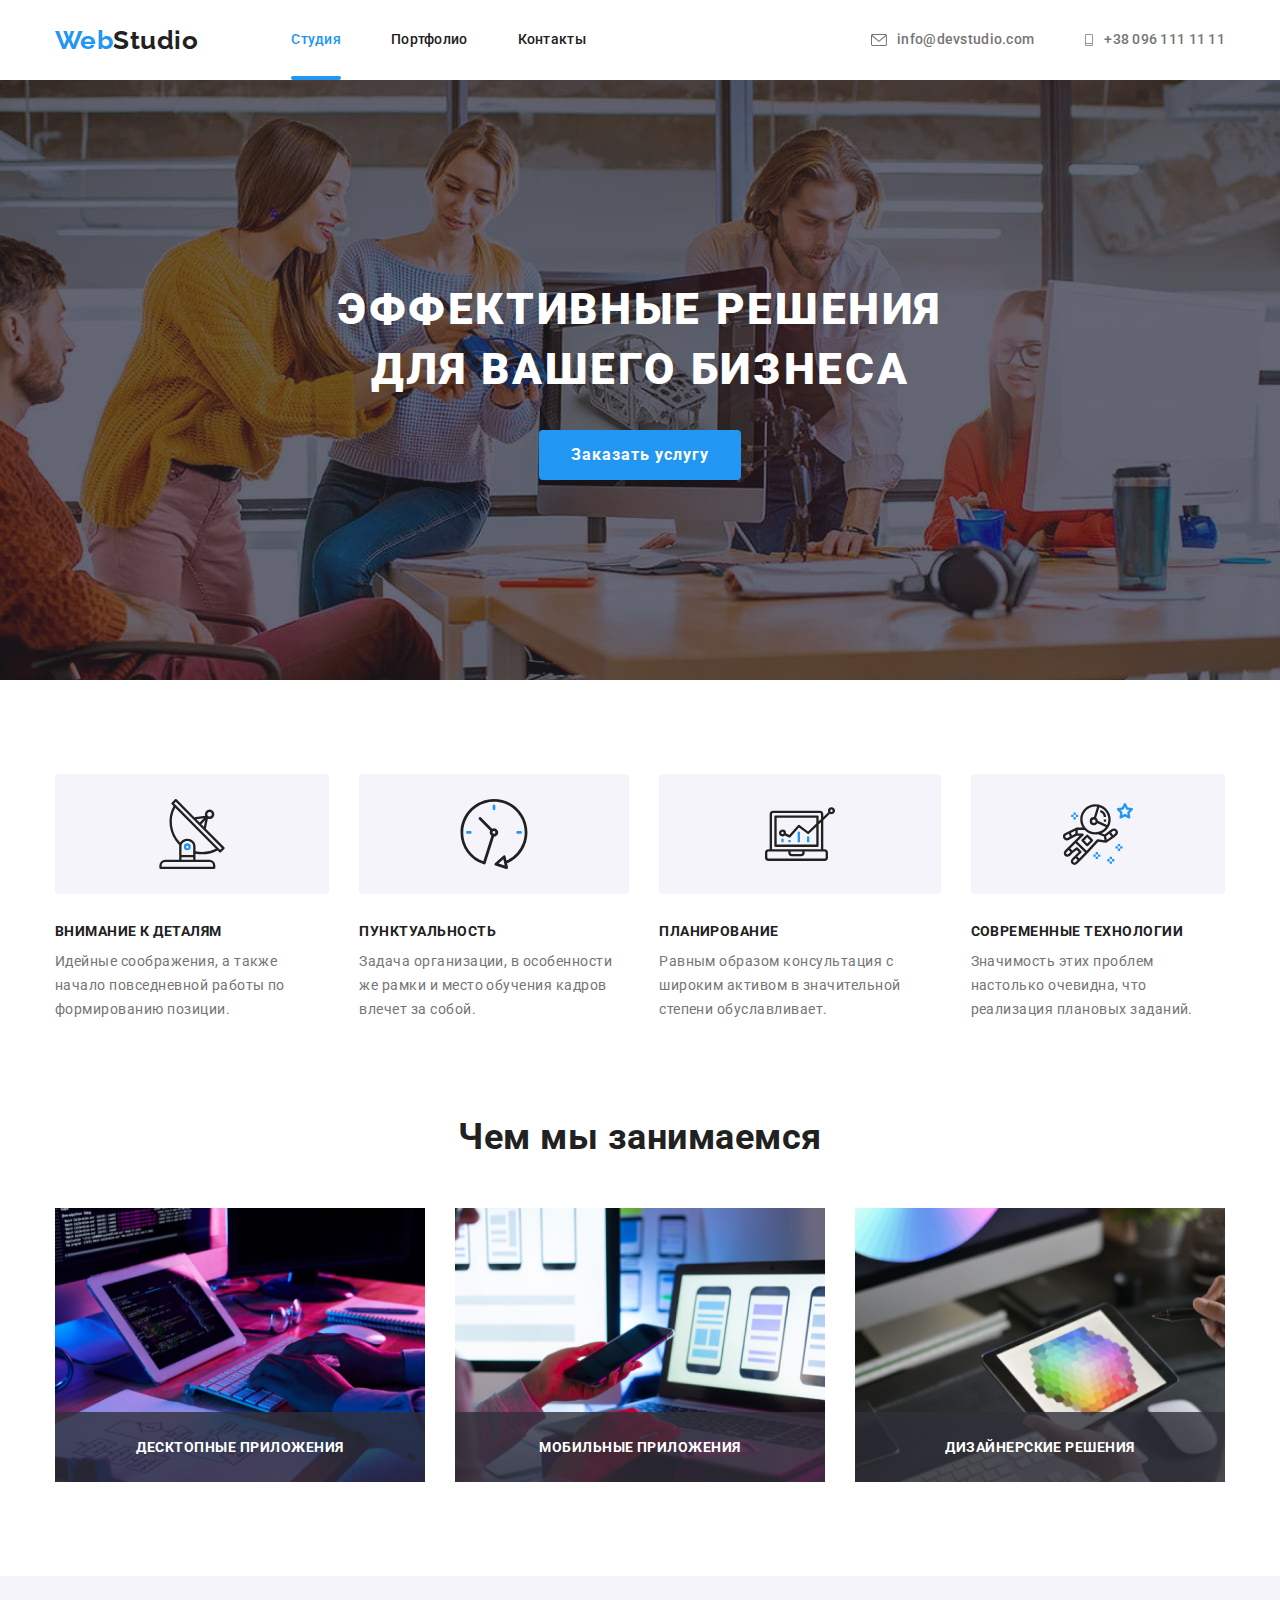
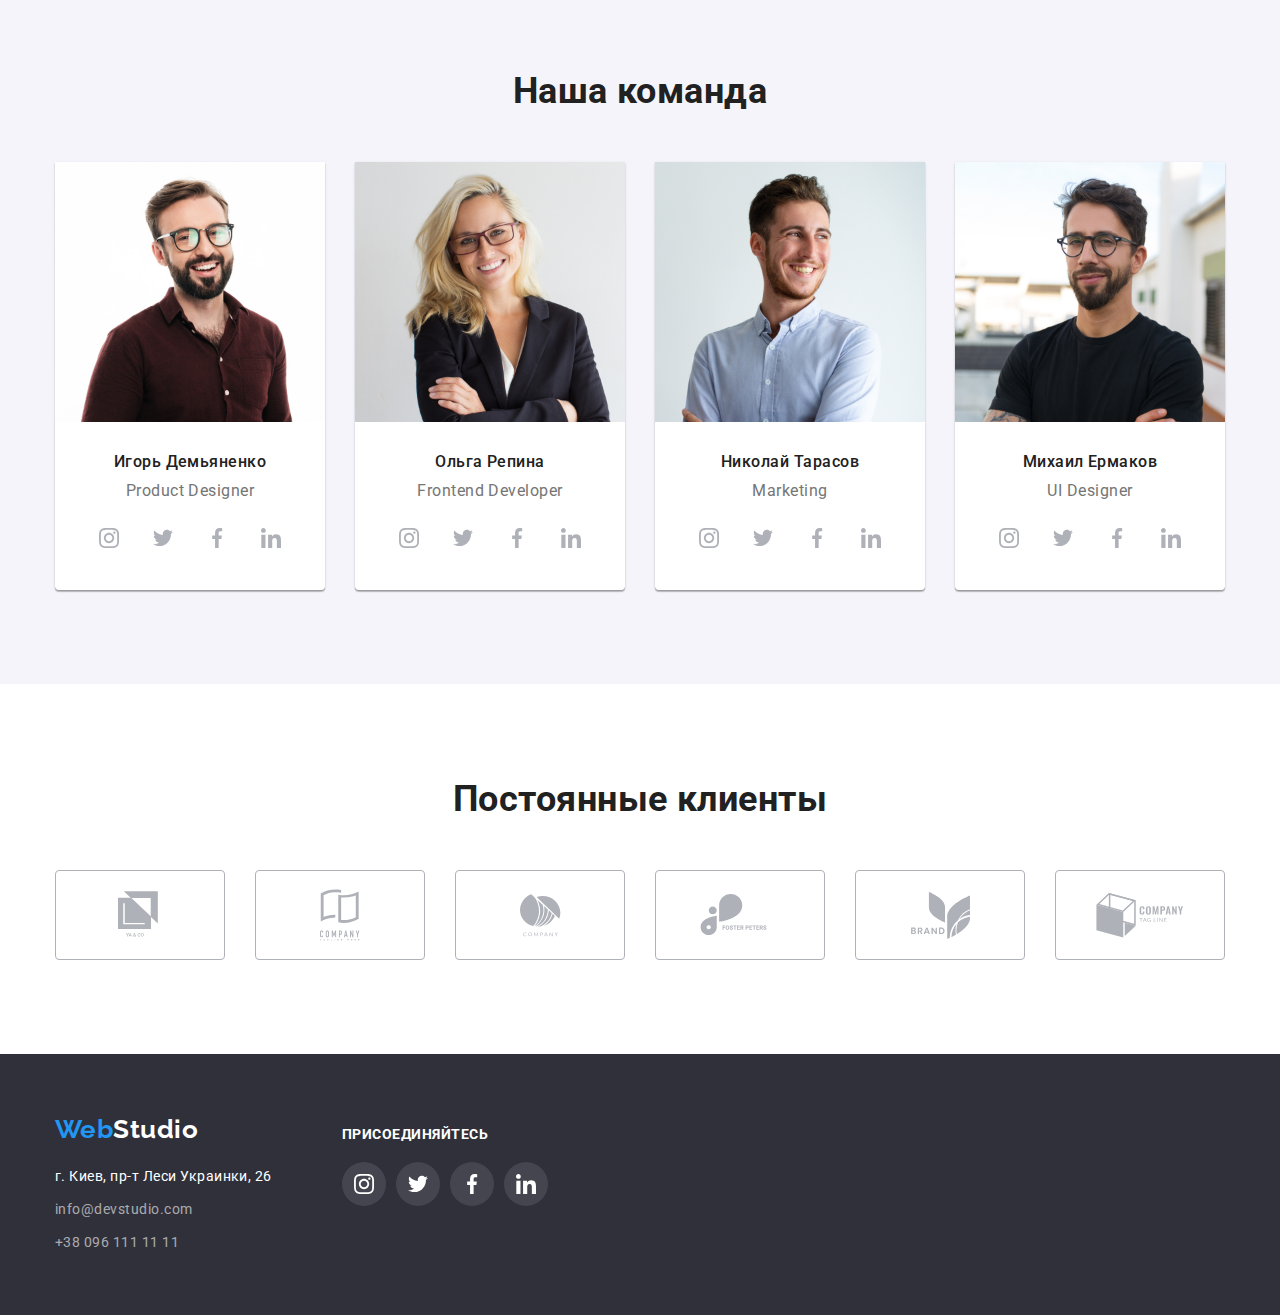
==== index.html @ 006cef24 "hw5" ====
<!DOCTYPE html>
<html lang="ru">

<head>
    <meta charset="UTF-8">
    <meta name="viewport" content="width=device-width, initial-scale=1.0">
    <title>Homework</title>
    <link
        href="https://fonts.googleapis.com/css2?family=Raleway:wght@700&family=Roboto:wght@400;500;700;900&display=swap"
        rel="stylesheet">
    <link rel="stylesheet"
        href="https://cdnjs.cloudflare.com/ajax/libs/modern-normalize/0.7.0/modern-normalize.min.css">
    <link rel="stylesheet" href="./css/styles.css">
</head>

<body>
    <!-- шапка  -->
    <header class="page-header">
        <div class="container">
            <nav class="navigation-contacts">
                <a href="./index.html" class="logo link">
                    <span class="logo-color">Web</span>Studio</a>
                <ul class="site-nav list">
                    <li class="item"><a href="./index.html" class="link current">Студия</a></li>
                    <li class="item"><a href="./porfolio.html" class="link">Портфолио</a></li>
                    <li class="item"><a href="./contacts.html" class="link">Контакты</a></li>
                </ul>
                <address class="header-adress">
                    <ul class="site-contacts list">
                        <li class="contact-item item">
                            <a href="mailto:info@devstudio.com" class="link">
                                <svg class="contact-icon" width="16" height="12">
                                    <use href="./icons/sprite.svg#envelope"></use>
                                </svg>
                                info@devstudio.com</a>
                        </li>
                        <li class="contact-item item"><a href="tel:+380961111111" class="link"><svg class="contact-icon"
                                    width="10" height="12">
                                    <use href="./icons/sprite.svg#tel"></use>
                                </svg>+38 096 111 11 11</a></li>
                    </ul>
                </address>
            </nav>
        </div>
    </header>
    <main>
        <!-- заголовок -->
        <section class="hero">
            <div class="container">
                <h1 class="hero-title">Эффективные решения для
                    вашего
                    бизнеса</h1>
                <button type="button" class="button primary" data-modal-open>Заказать услугу</button>
            </div>
        </section>
        <!-- преимущества -->
        <section class="features">
            <div class="container">
                <h2 class="title-invisable">наши преимущества</h2>
                <ul class="features-list list">
                    <li class="item attention">
                        <h3 class="features-title">Внимание к деталям</h3>
                        <p class="features-text">Идейные соображения, а также
                            начало повседневной работы по
                            формированию
                            позиции.</p>
                    </li>
                    <li class="item  punctuality">
                        <h3 class="features-title">Пунктуальность</h3>
                        <p class="features-text">Задача организации, в особенности же рамки и место обучения кадров
                            влечет
                            за собой.
                        </p>
                    </li>
                    <li class="item planing">
                        <h3 class="features-title">Планирование</h3>
                        <p class="features-text">Равным образом консультация с широким активом в значительной степени
                            обуславливает.
                        </p>
                    </li>
                    <li class="item tech">
                        <h3 class="features-title">Современные технологии</h3>
                        <p class="features-text">Значимость этих проблем настолько очевидна, что реализация плановых
                            заданий.</p>
                    </li>
                </ul>
            </div>
        </section>
        <!-- чем мы занимаеся -->
        <section class="work">
            <div class="container">
                <h2 class="work-title">Чем мы занимаемся</h2>
                <ul class="list">
                    <li class="item">
                        <img src="./images/img(1).jpg" alt="разработка для пк" width="370" height="274">
                        <h3 class="work-area">Десктопные приложения</h3>
                    </li>
                    <li class="item">
                        <img src="./images/img(2).jpg" alt="разработка для смартфонов" width="370" height="274">
                        <h3 class="work-area">Мобильные приложения</h3>
                    </li>
                    <li class=" item">
                        <img src="./images/img(3).jpg" alt="разработка для планшетов" width="370" height="274">
                        <h3 class="work-area">Дизайнерские решения</h3>
                    </li>
                </ul>
            </div>
        </section>
        <!-- наша команда -->
        <section class=" team">
            <div class="container">
                <h2 class="team-title">Наша команда</h2>
                <ul class="list">
                    <li class="item">
                        <img src="./images/img(4).jpg" alt="дизайнер" width="270" height="260">
                        <div class="team-content">
                            <h3 class="name">Игорь Демьяненко</h3>
                            <p class="position">Product Designer</p>
                            <ul class="social-list list">
                                <li class="social-list-item">
                                    <a href="#" class="social-link link"><svg class="social-list-svg">
                                            <use href="./icons/sprite.svg#instagram"></use>
                                        </svg></a>
                                </li>
                                <li class="social-list-item">
                                    <a href="" class="social-link link">
                                        <svg class="social-list-svg">
                                            <use href="./icons/sprite.svg#twitter"></use>
                                        </svg>
                                    </a>
                                </li>
                                <li class="social-list-item">
                                    <a href="" class="social-link link">
                                        <svg class="social-list-svg">
                                            <use href="./icons/sprite.svg#facebook"></use>
                                        </svg>
                                    </a>
                                </li>
                                <li class="social-list-item">
                                    <a href="" class="social-link link">
                                        <svg class="social-list-svg">
                                            <use href="./icons/sprite.svg#linkedin"></use>
                                        </svg>
                                    </a>
                                </li>
                            </ul>
                        </div>
                    </li>
                    <li class="item">
                        <img src="./images/img(5).jpg" alt="разработчик" width="270" height="260">
                        <div class="team-content">
                            <h3 class="name">Ольга Репина</h3>
                            <p class="position">Frontend Developer</p>
                            <ul class="social-list list">
                                <li class="social-list-item">
                                    <a href="#" class="social-link link"><svg class="social-list-svg">
                                            <use href="./icons/sprite.svg#instagram"></use>
                                        </svg></a>
                                </li>
                                <li class="social-list-item">
                                    <a href="#" class="social-link link">
                                        <svg class="social-list-svg">
                                            <use href="./icons/sprite.svg#twitter"></use>
                                        </svg>
                                    </a>
                                </li>
                                <li class="social-list-item">
                                    <a href="#" class="social-link link">
                                        <svg class="social-list-svg">
                                            <use href="./icons/sprite.svg#facebook"></use>
                                        </svg>
                                    </a>
                                </li>
                                <li class="social-list-item">
                                    <a href="#" class="social-link link">
                                        <svg class="social-list-svg">
                                            <use href="./icons/sprite.svg#linkedin"></use>
                                        </svg>
                                    </a>
                                </li>
                            </ul>
                        </div>
                    </li>
                    <li class="item">
                        <img src="./images/img(6).jpg" alt="маркетолог" width="270" height="260">
                        <div class="team-content">
                            <h3 class="name">Николай Тарасов</h3>
                            <p class="position">Marketing</p>
                            <ul class="social-list list">
                                <li class="social-list-item">
                                    <a href="#" class="social-link link"><svg class="social-list-svg">
                                            <use href="./icons/sprite.svg#instagram"></use>
                                        </svg></a>
                                </li>
                                <li class="social-list-item">
                                    <a href="#" class="social-link link">
                                        <svg class="social-list-svg">
                                            <use href="./icons/sprite.svg#twitter"></use>
                                        </svg>
                                    </a>
                                </li>
                                <li class="social-list-item">
                                    <a href="#" class="social-link link">
                                        <svg class="social-list-svg">
                                            <use href="./icons/sprite.svg#facebook"></use>
                                        </svg>
                                    </a>
                                </li>
                                <li class="social-list-item">
                                    <a href="#" class="social-link link">
                                        <svg class="social-list-svg">
                                            <use href="./icons/sprite.svg#linkedin"></use>
                                        </svg>
                                    </a>
                                </li>
                            </ul>
                        </div>
                    </li>
                    <li class="item">
                        <img src="./images/img(7).jpg" alt="дизайнер интерфейса" width="270" height="260">
                        <div class="team-content">
                            <h3 class="name">Михаил Ермаков</h3>
                            <p class="position">UI Designer
                            <ul class="social-list list">
                                <li class="social-list-item">
                                    <a href="#" class="social-link link"><svg class="social-list-svg">
                                            <use href="./icons/sprite.svg#instagram"></use>
                                        </svg></a>
                                </li>
                                <li class="social-list-item">
                                    <a href="#" class="social-link link">
                                        <svg class="social-list-svg">
                                            <use href="./icons/sprite.svg#twitter"></use>
                                        </svg>
                                    </a>
                                </li>
                                <li class="social-list-item">
                                    <a href="#" class="social-link link">
                                        <svg class="social-list-svg">
                                            <use href="./icons/sprite.svg#facebook"></use>
                                        </svg>
                                    </a>
                                </li>
                                <li class="social-list-item">
                                    <a href="#" class="social-link link">
                                        <svg class="social-list-svg">
                                            <use href="./icons/sprite.svg#linkedin"></use>
                                        </svg>
                                    </a>
                                </li>
                            </ul>
                        </div>
                    </li>
                </ul>
            </div>
        </section>
        <!-- постоянные клиенты -->
        <section class="clients">
            <div class="container">
                <h2 class="clients-title">Постоянные клиенты</h2>
                <ul class="clients-list list">
                    <li class="clients-list-item">
                        <a href="#" class="clients-link link">
                            <svg class="clients-list-svg" width="44" height="49">
                                <use href=" ./icons/sprite.svg#icon-logo1"></use>
                            </svg>
                        </a>
                    </li>
                    <li class="clients-list-item">
                        <a href="#" class="clients-link link">
                            <svg class="clients-list-svg" width="40" height="52">
                                <use href=" ./icons/sprite.svg#icon-logo2"></use>
                            </svg>
                        </a>
                    </li>
                    <li class="clients-list-item">
                        <a href="#" class="clients-link link">
                            <svg class="clients-list-svg" width="41" height="53">
                                <use href=" ./icons/sprite.svg#icon-logo3"></use>
                            </svg>
                        </a>
                    </li>
                    <li class="clients-list-item">
                        <a href="#" class="clients-link link">
                            <svg class="clients-list-svg" width="80" height="42">
                                <use href=" ./icons/sprite.svg#icon-logo4"></use>
                            </svg>
                        </a>
                    </li>
                    <li class="clients-list-item">
                        <a href="#" class="clients-link link">
                            <svg class="clients-list-svg" width="59" height="47">
                                <use href=" ./icons/sprite.svg#icon-logo5"></use>
                            </svg>
                        </a>
                    </li>
                    <li class="clients-list-item">
                        <a href="#" class="clients-link link">
                            <svg class="clients-list-svg" width="88" height="45">
                                <use href=" ./icons/sprite2.svg#icon-logo6"></use>
                            </svg>
                        </a>
                    </li>
                </ul>
            </div>
        </section>
    </main>
    <!-- футер -->
    <footer class=" footer">
        <div class="container">
            <div>
                <a href="./index.html" class="logo link">
                    <span class="logo-color">Web</span>Studio</a>
                <address class="contacts">
                    <ul class="list">
                        <li class="item"><a href="https://goo.gl/maps/vo4VrYKB1VTrYMW19" class="adress link"
                                target="blanc">г. Киев,
                                пр-т
                                Леси Украинки, 26</a></li>
                        <li class="item"><a class="mail link" href="mailto:info@devstudio.com">info@devstudio.com</a>
                        </li>
                        <li class="item"><a class="tel link" href="tel:+380961111111">+38 096
                                111 11 11</a></li>
                    </ul>
                </address>
            </div>
            <div class="social-links-list">
                <p class="connect">присоединяйтесь</p>
                <ul class="social-list list">
                    <li class="social-list-item">
                        <a href="#" class="social-link link"><svg class="social-list-svg">
                                <use href="./icons/sprite.svg#instagram"></use>
                            </svg></a>
                    </li>
                    <li class="social-list-item">
                        <a href="#" class="social-link link">
                            <svg class="social-list-svg">
                                <use href="./icons/sprite.svg#twitter"></use>
                            </svg>
                        </a>
                    </li>
                    <li class="social-list-item">
                        <a href="#" class="social-link link">
                            <svg class="social-list-svg">
                                <use href="./icons/sprite.svg#facebook"></use>
                            </svg>
                        </a>
                    </li>
                    <li class="social-list-item">
                        <a href="#" class="social-link link">
                            <svg class="social-list-svg">
                                <use href="./icons/sprite.svg#linkedin"></use>
                            </svg>
                        </a>
                    </li>
                </ul>
            </div>
        </div>
    </footer>
    <div class="backdrop is-hidden" data-modal>
        <div class="modal">
            <button class="modal-button" data-modal-close>
                <svg class="modal-button-svg">
                    <use href="./icons/sprite3.svg#icon-cross-form">
                    </use>
                </svg>
            </button>
        </div>
    </div>
    <script>
        const refs = {
            openModalBtn: document.querySelector('[data-modal-open]'),
            closeModalBtn: document.querySelector('[data-modal-close]'),
            modal: document.querySelector('[data-modal]'),
        };

        refs.openModalBtn.addEventListener('click', toggleModal);
        refs.closeModalBtn.addEventListener('click', toggleModal);

        function toggleModal() {
            refs.modal.classList.toggle('is-hidden');
        }
    </script>
</body>
---- css/styles.css ----
/* основной цвет #757575; */
/* текст заголовков #212121; */
/* цвет селекта #2196F3; */
/* белый цвет #FFFFFF; */
/* фон главного заголовка и футера #2F303A; */
/* вторичный фон */
/* цвет контактов в футере rgba(255, 255, 255, 0.6); */

:root {
  --primary-text: #757575;
  --title-text: #212121;
  --accent: #2196f3;
  --white: #ffffff;
  --secondary-bg: #f5f4fa;
}

body {
  background-color: var(--white);
  color: var(--primary-text);
  font-family: Roboto, sans-serif;
  letter-spacing: 0.03em;
}

/* ------------------------components --------------------------------*/

*,
::after,
::before {
  margin: 0;
  padding: 0;
}

.list {
  list-style: none;
}

.title-invisable {
  display: none;
}

.container {
  width: 1200px;
  margin: 0 auto;
  padding-left: 15px;
  padding-right: 15px;
}

.link {
  text-decoration: none;
  font-style: normal;
}

img {
  display: block;
}

/* button */

.button {
  display: inline-block;
  border-radius: 4px;
  border: 0px;
  cursor: pointer;
}

.button.primary {
  background-color: var(--accent);
  color: var(--white);
  font-weight: 700;
  font-size: 16px;
  line-height: 1.87;
  letter-spacing: 0.06em;
  min-width: 200px;
  height: 50px;
  padding: 10px 32px;
}

.button.secondary {
  background-color: var(--secondary-bg);
  color: var(--title-text);
  font-weight: 500;
  font-size: 16px;
  line-height: 1.62;
  letter-spacing: 0.03em;
  height: 38px;
  padding: 6px 22px;
  transition: 250ms cubic-bezier(0.4, 0, 0.2, 1);
}

.button.secondary:hover,
.button.secondary:focus {
  background-color: var(--accent);
  color: var(--white);
  box-shadow: 0px 3px 1px rgba(0, 0, 0, 0.1), 0px 1px 2px rgba(0, 0, 0, 0.08),
    0px 2px 2px rgba(0, 0, 0, 0.12);
}
/* ======modal window========== */

.backdrop {
  position: fixed;
  top: 0;
  left: 0;
  width: 100%;
  height: 100%;
  background: rgba(0, 0, 0, 0.2);
}

.backdrop.is-hidden {
  opacity: 0;
  pointer-events: none;
}

.modal {
  position: absolute;
  width: 528px;
  height: 521px;
  top: 50%;
  left: 50%;
  transform: translate(-50%, -50%);
  background-color: #fff;
  box-shadow: 0px 1px 3px rgba(0, 0, 0, 0.12), 0px 1px 1px rgba(0, 0, 0, 0.14),
    0px 2px 1px rgba(0, 0, 0, 0.2);
  border-radius: 4px;
}

.modal-button {
  display: flex;
  justify-content: center;
  align-items: center;
  margin-left: auto;
  margin-top: 8px;
  margin-right: 8px;

  width: 30px;
  height: 30px;

  background-color: #fff;
  border: 1px solid rgba(0, 0, 0, 0.1);
  border-radius: 50%;
}
.modal-button-svg {
  width: 11px;
  height: 11px;
}
/* ---------------------------------------------------------header--------------------------------------------------- */

/* --site logo-- */

.navigation-contacts {
  display: flex;
  align-items: center;
}

.logo {
  color: var(--title-text);
  font-family: Raleway, sans-serif;
  font-weight: 700;
  font-size: 26px;
  line-height: 1.19;
}
.logo-color {
  color: var(--accent);
}

/*-- site nav-- */

.site-nav {
  display: flex;
  margin-left: 93px;
}
.site-nav .item + .item {
  margin-left: 50px;
}

.site-nav .link,
.site-contacts .link {
  display: block;
  padding-top: 32px;
  padding-bottom: 32px;

  color: var(--title-text);
  font-weight: 500;
  font-size: 14px;
  line-height: 1.14;
  letter-spacing: 0.02em;
  transition: 250ms cubic-bezier(0.4, 0, 0.2, 1);
}

.site-contacts {
  display: flex;
}

.header-adress {
  margin-left: auto;
}
.site-contacts .item + .item {
  margin-left: 50px;
}
.site-contacts .link {
  color: var(--primary-text);
}

.site-nav .current {
  position: relative;
  color: var(--accent);
}

.site-nav .current::after {
  content: "";
  position: absolute;
  width: 100%;
  height: 4px;
  left: 0;
  bottom: 0;

  background: #2196f3;
  border-radius: 2px;
}

.site-nav .link:hover,
.site-nav .link:focus {
  color: var(--accent);
}
.site-contacts .link:hover,
.site-contacts .link:focus {
  color: var(--accent);
  fill: var(--accent);
}

.site-contacts .link:hover .contact-icon,
.site-contacts .link:focus .contact-icon {
  fill: var(--accent);
}

.contact-item .link {
  display: flex;
  align-items: center;
}

.contact-icon {
  margin-right: 10px;

  fill: #757575;
}

/*--------------------------------------------------- hero ------------------------------------------------------*/

.hero {
  background-color: #2f303a;
  text-align: center;
  padding-top: 200px;
  padding-bottom: 200px;
}

.hero {
  max-width: 1600px;
  min-height: 600px;
  margin: 0 auto;
  background-image: linear-gradient(
      to right,
      rgba(47, 48, 58, 0.4),
      rgba(47, 48, 58, 0.4)
    ),
    url(../images/hero.jpg);
  background-repeat: no-repeat;
  background-size: cover;
  background-position: center;
}

.hero-title {
  margin-bottom: 30px;
  margin-left: auto;
  margin-right: auto;
  width: 696px;

  color: var(--white);
  font-weight: 900;
  font-size: 44px;
  line-height: 1.36;
  letter-spacing: 0.06em;
  text-transform: uppercase;
}

/* =-=---------------------------features-------=--=-------------------------------- */

.features-list {
  display: flex;
  justify-content: space-between;
}
.features-list .item + .item {
  margin-left: 30px;
}

.features {
  padding-top: 94px;
  padding-bottom: 94px;
}

.features-title {
  color: var(--title-text);
  font-weight: 700;
  font-size: 14px;
  line-height: 1.14;
  text-transform: uppercase;
  margin-top: 0;
  margin-bottom: 10px;
}
.features-text {
  font-size: 14px;
  line-height: 1.71;
  margin-top: 0;
  margin-bottom: 0;
}

.features-list .item::before {
  content: "";
  display: block;
  height: 120px;
  margin-bottom: 30px;

  background-repeat: no-repeat;
  background-position: center;
  background-color: var(--secondary-bg);

  border-radius: 4px;
}

.features-list .item::before:hover {
  background-color: #2196f3;
}
.attention::before {
  background-image: url(../icons/antenna.svg);
}

.punctuality::before {
  background-image: url(../icons/clock.svg);
}

.planing::before {
  background-image: url(../icons/diagram.svg);
}

.tech::before {
  background-image: url(../icons/astronaut.svg);
}
/* -------------------------------work---------------------------------- */

.work {
  padding-bottom: 94px;
}

.work-title {
  margin-bottom: 50px;

  color: var(--title-text);
  font-weight: 700;
  font-size: 36px;
  line-height: 1.17;
  text-align: center;
}
.work .list {
  display: flex;
  justify-content: space-between;
}
.work .item {
  position: relative;
}

.work-area {
  position: absolute;
  left: 0;
  bottom: 0;
  min-height: 70px;
  width: 100%;
  padding-top: 27px;
  padding-bottom: 27px;
  background: rgba(47, 48, 58, 0.8);
  font-weight: 700;
  font-size: 14px;
  line-height: 1.142;
  text-align: center;
  text-transform: uppercase;
  color: #fff;
}

/* -------------------------------------------team------------------------------------- */

.team .list {
  display: flex;
  justify-content: space-between;
}

.team {
  padding-top: 94px;
  padding-bottom: 94px;
  background-color: var(--secondary-bg);
}

.team .item {
  max-width: 270px;
  background-color: #ffffff;
  border-radius: 0px 0px 4px 4px;
  box-shadow: 0px 1px 3px rgba(0, 0, 0, 0.12), 0px 1px 1px rgba(0, 0, 0, 0.14),
    0px 2px 1px rgba(0, 0, 0, 0.2);
}
.team-title {
  margin-bottom: 50px;

  color: var(--title-text);
  font-weight: 700;
  font-size: 36px;
  line-height: 1.17;
  text-align: center;
}

.name {
  margin-bottom: 10px;

  color: var(--title-text);
  font-weight: 500;
  font-size: 16px;
  line-height: 1.19;
  text-align: center;
}

.position {
  margin-bottom: 16px;
  font-size: 16px;
  line-height: 1.19;
  text-align: center;
}

.team-content {
  padding: 30px 32px;
}

.social-list {
  display: flex;
  justify-content: space-between;
}

.social-link {
  display: flex;
  justify-content: center;
  align-items: center;
  width: 44px;
  height: 44px;
  border-radius: 50%;
  background-color: #fff;
  transition: 250ms cubic-bezier(0.4, 0, 0.2, 1);
}

.social-list-svg {
  width: 20px;
  height: 20px;
  fill: #afb1b8;
  transition: 250ms cubic-bezier(0.4, 0, 0.2, 1);
}

.social-link:hover .social-list-svg,
.social-link:focus .social-list-svg {
  fill: #ffffff;
}

.social-link:hover,
.social-link:focus {
  background-color: var(--accent);
}
/* ===============================клиенты=========================================== */
.clients {
  padding-top: 94px;
  padding-bottom: 94px;
}

.clients-title {
  margin-bottom: 50px;
  font-weight: 700;
  font-size: 36px;
  line-height: 1.167;
  text-align: center;

  color: #212121;
}

.clients-list {
  display: flex;
  justify-content: space-between;
}

.clients-link {
  display: flex;
  justify-content: center;
  align-items: center;
  width: 170px;
  height: 90px;
  border: 1px solid #afb1b8;
  border-radius: 4px;
  fill: #afb1b8;
  transition: 250ms cubic-bezier(0.4, 0, 0.2, 1);
}

.clients-list-svg {
  transition: 250ms cubic-bezier(0.4, 0, 0.2, 1);
}

.clients-link:hover .clients-list-svg,
.clients-link:focus .clients-list-svg {
  fill: var(--accent);
}

.clients-link:hover,
.clients-link:focus {
  border-color: var(--accent);
}
/*------------------------------- porfolio----------------------------------------- */

.portfolio .filters {
  margin-bottom: 50px;
}

.filters {
  display: flex;
  justify-content: center;
}

.filters .item + .item {
  margin-left: 8px;
}

.portfolio-list {
  display: flex;
  flex-wrap: wrap;
}

.porfolio-item:hover {
  box-shadow: 0px 1px 1px rgba(0, 0, 0, 0.12), 0px 4px 4px rgba(0, 0, 0, 0.06),
    1px 4px 6px rgba(0, 0, 0, 0.16);
  cursor: pointer;
}

.portfolio-thumb {
  position: relative;
  overflow: hidden;
}

.portfolio-description {
  position: absolute;
  top: 0;
  left: 0;
  padding: 63px 24px;
  font-size: 18px;
  width: 100%;
  height: 100%;
  line-height: 1.56;
  background: rgba(33, 150, 243, 0.9);
  color: #fff;
  opacity: 0;
  transform: translateY(100%);
  transition: 250ms cubic-bezier(0.4, 0, 0.2, 1);
}

.porfolio-item:hover .portfolio-description {
  transform: translateY(0);
}

.porfolio-item:hover .portfolio-description {
  opacity: 1;
}

.card-content {
  padding: 20px 24px;
  border: 1px solid #eeeeee;
  border-top: none;
}

.portfolio-list .item {
  margin-right: 30px;
  margin-bottom: 30px;
  width: 370px;
}

.portfolio-list .item:nth-child(3n) {
  margin-right: 0;
}

.portfolio-list .item:nth-last-child(-n + 3) {
  margin-bottom: 0;
}

.portfolio {
  padding-top: 94px;
  padding-bottom: 94px;
  border-top: 1px solid #ececec;
}

.portfolio-title {
  margin-bottom: 4px;
  color: var(--title-text);
  font-weight: 700;
  font-size: 18px;
  line-height: 2;
  letter-spacing: 0.06em;
}

.porfolio-text {
  font-size: 16px;
  line-height: 1.88;
}

/*----------------------------- footer --------------------------*/

.footer {
  margin: 0 auto;
  padding-top: 60px;
  padding-bottom: 60px;
  background-color: #2f303a;
  letter-spacing: 0.03em;
}

.footer .logo {
  display: inline-block;
  margin-bottom: 20px;
  color: #ffffff;
}

.adress.link {
  color: #ffffff;
  font-size: 14px;
  line-height: 1.71;
  font-style: normal;
}

.footer .mail,
.footer .tel {
  color: rgba(255, 255, 255, 0.6);
  font-size: 14px;
  line-height: 1.71;
  font-style: normal;
}
.footer .item + .item {
  margin-top: 9px;
}

.footer .container {
  display: flex;
}

.connect {
  font-weight: 700;
  font-size: 14px;
  line-height: 1.142;
  text-transform: uppercase;
  padding-top: 12px;
  margin-bottom: 20px;

  color: #ffffff;
}

.footer .social-links-list {
  margin-left: 70px;
}
.social-list-item:not(:first-child) {
  margin-left: 10px;
}

.footer .social-link {
  background-color: rgba(255, 255, 255, 0.1);
}
.footer .social-list-svg {
  fill: #fff;
}

.social-link:hover,
.social-link:focus {
  background-color: var(--accent);
}
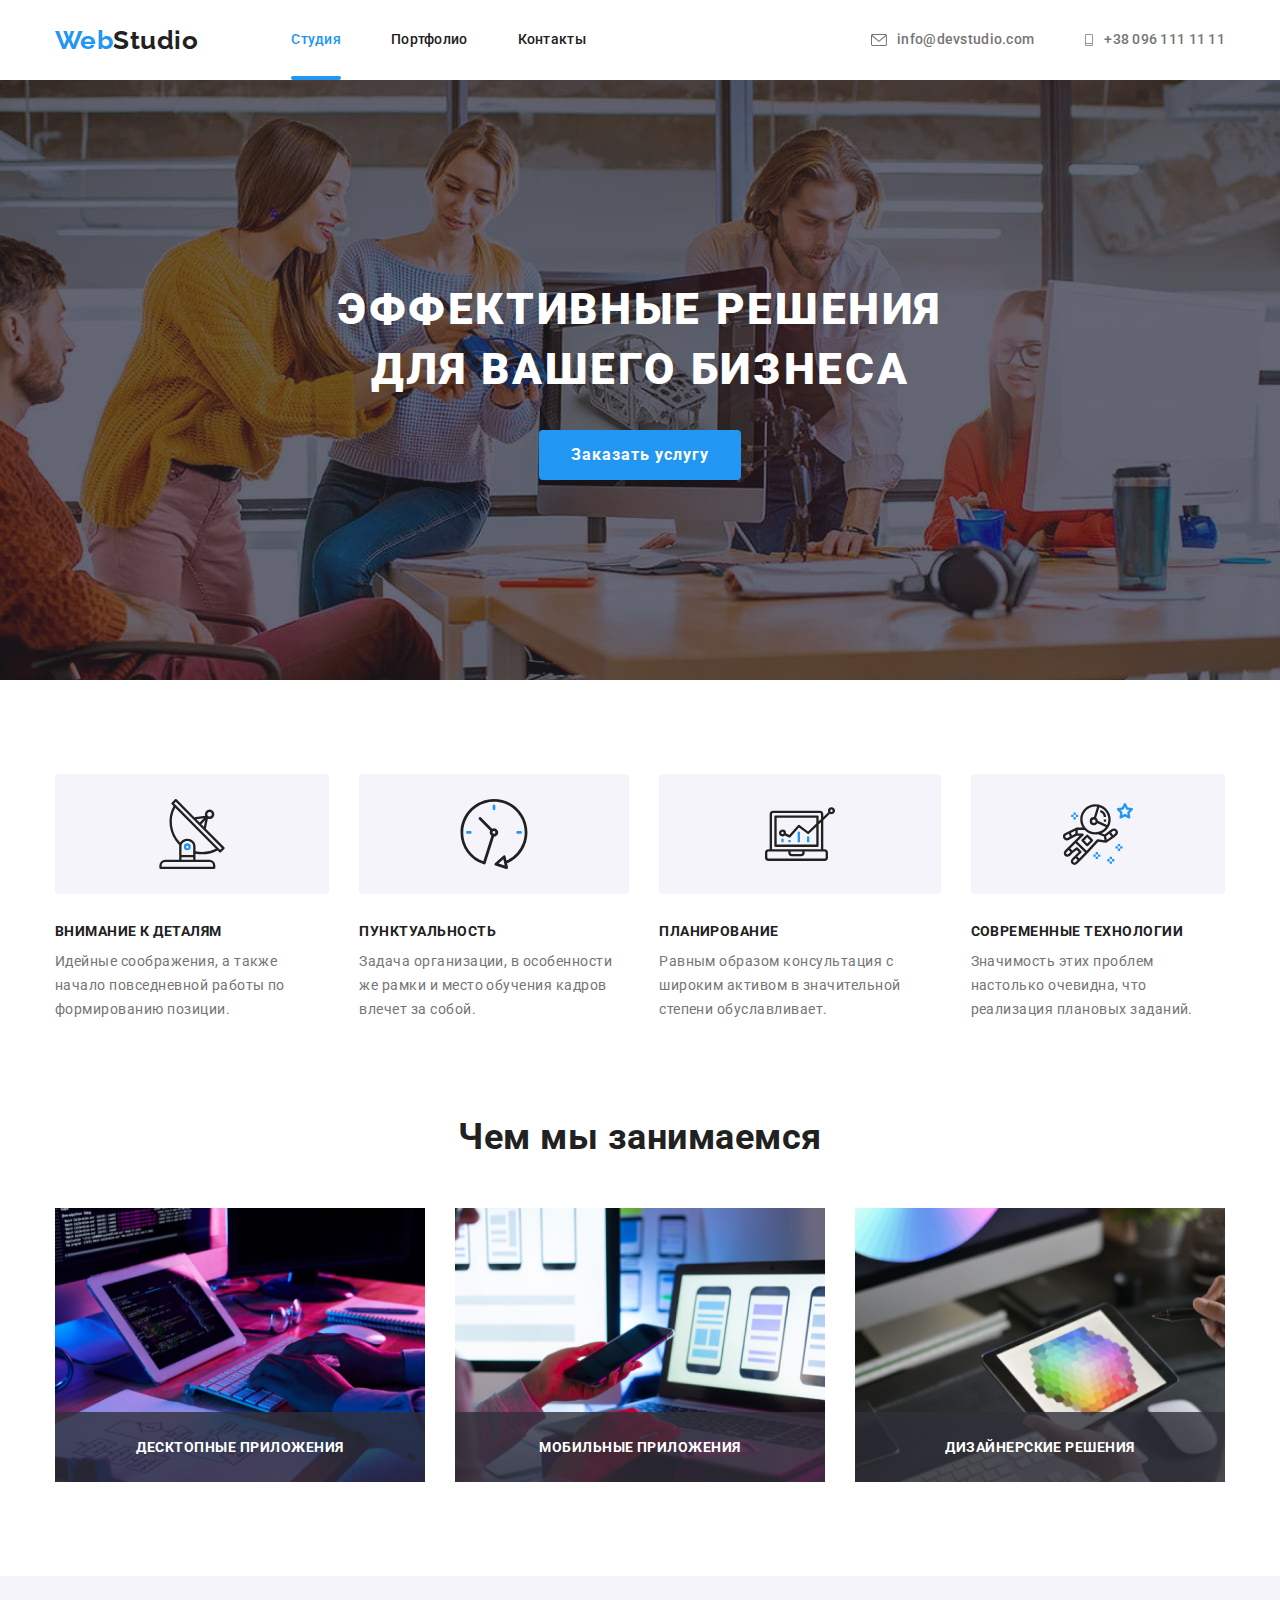
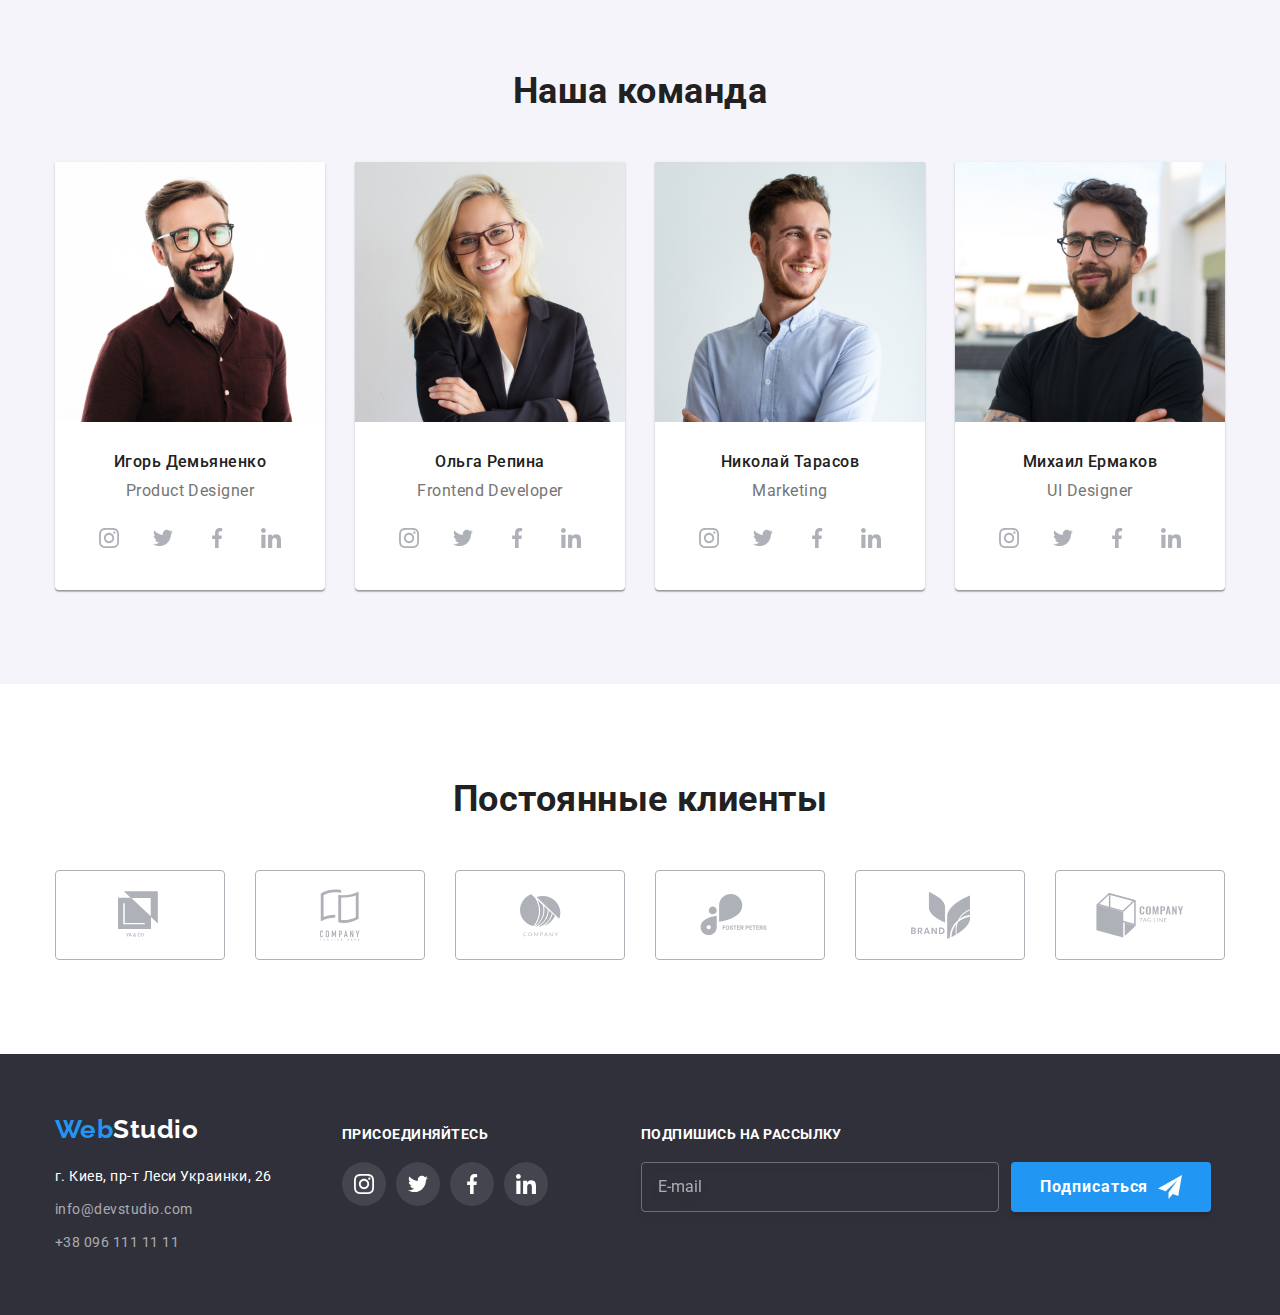
==== commit 5f17591f: "hw6" ====
--- a/index.html
+++ b/index.html
@@ -56,7 +56,7 @@
         <!-- преимущества -->
         <section class="features">
             <div class="container">
-                <h2 class="title-invisable">наши преимущества</h2>
+                <h2 class="title-invisable visually-hidden">наши преимущества</h2>
                 <ul class="features-list list">
                     <li class="item attention">
                         <h3 class="features-title">Внимание к деталям</h3>
@@ -355,17 +355,74 @@
                     </li>
                 </ul>
             </div>
+            <div class="footer-form-subscribe">
+                <p class="subscribe-title">подпишись на рассылку</p>
+                <form class="footer-form-field">
+                    <input type="email" name="mail" class="form-subscribe-input" placeholder="E-mail">
+                    <button type="submit" class="form-subscribe-button">Подписаться
+                        <svg class="subscribe-button-svg" width="24" height="24">
+                            <use href="./icons/sprite4.svg#send"></use>
+                        </svg>
+                    </button>
+
+                </form>
+
+
+            </div>
         </div>
     </footer>
     <div class="backdrop is-hidden" data-modal>
         <div class="modal">
-            <button class="modal-button" data-modal-close>
+            <button type="button" class="modal-button" data-modal-close>
                 <svg class="modal-button-svg">
                     <use href="./icons/sprite3.svg#icon-cross-form">
                     </use>
                 </svg>
             </button>
+            <form action="#" class="modal-form">
+                <p class="title-form">Оставьте свои данные, мы вам перезвоним</p>
+                <label class="modal-form-field">
+                    <b class="modal-input-title">Имя</b>
+                    <span class="modal-form-input-wrapper">
+                        <input type="text" name="user-name" class="modal-form-input">
+                        <svg class="modal-form-svg" width="12" height="12">
+                            <use href="./icons/sprite4.svg#user"></use>
+                        </svg>
+                    </span>
+                </label>
+                <label class="modal-form-field">
+                    <b class="modal-input-title">Телефон</b>
+                    <span class="modal-form-input-wrapper">
+                        <input type="tel" name="telephone" class="modal-form-input">
+                        <svg class="modal-form-svg" width="13" height="13">
+                            <use href="./icons/sprite4.svg#phone"></use>
+                        </svg>
+                    </span>
+                </label>
+                <label class="modal-form-field">
+                    <b class="modal-input-title">Почта</b>
+                    <span class="modal-form-input-wrapper">
+                        <input type="email" name="mail" class="modal-form-input">
+                        <svg class="modal-form-svg" width="15" height="12">
+                            <use href="./icons/sprite4.svg#email"></use>
+                        </svg>
+                    </span>
+                </label>
+                <label class="modal-form-field">
+                    <b class="modal-input-title">Комментарий</b>
+                    <textarea name="user-message" class="modal-form-message" placeholder="Введите текст"></textarea>
+                </label>
+                <span class="modal-form-checkbox-wrapper">
+                    <input type="checkbox" class="modal-form-policy visually-hidden" name="user-policy" id="user-policy"
+                        value="policy accept">
+                    <label for="user-policy" class="user-policy-text">Соглашаюсь с рассылкой и принимаю
+                        <a href="#" class="terms">Условия договора</a>
+                    </label>
+                </span>
+                <button type="submit" class="modal-form-button">Отправить</button>
+            </form>
         </div>
+
     </div>
     <script>
         const refs = {
--- a/css/styles.css
+++ b/css/styles.css
@@ -21,6 +21,17 @@
   letter-spacing: 0.03em;
 }
 
+.visually-hidden {
+  position: absolute !important;
+  clip: rect(1px 1px 1px 1px); /* IE6, IE7 */
+  clip: rect(1px, 1px, 1px, 1px);
+  padding: 0 !important;
+  border: 0 !important;
+  height: 1px !important;
+  width: 1px !important;
+  overflow: hidden;
+}
+
 /* ------------------------components --------------------------------*/
 
 *,
@@ -32,10 +43,6 @@
 
 .list {
   list-style: none;
-}
-
-.title-invisable {
-  display: none;
 }
 
 .container {
@@ -84,7 +91,8 @@
   letter-spacing: 0.03em;
   height: 38px;
   padding: 6px 22px;
-  transition: 250ms cubic-bezier(0.4, 0, 0.2, 1);
+  transition: color 250ms cubic-bezier(0.4, 0, 0.2, 1),
+    background-color 250ms cubic-bezier(0.4, 0, 0.2, 1);
 }
 
 .button.secondary:hover,
@@ -113,10 +121,12 @@
 .modal {
   position: absolute;
   width: 528px;
-  height: 521px;
+  height: 581px;
+  padding: 40px;
   top: 50%;
   left: 50%;
   transform: translate(-50%, -50%);
+
   background-color: #fff;
   box-shadow: 0px 1px 3px rgba(0, 0, 0, 0.12), 0px 1px 1px rgba(0, 0, 0, 0.14),
     0px 2px 1px rgba(0, 0, 0, 0.2);
@@ -124,24 +134,161 @@
 }
 
 .modal-button {
-  display: flex;
-  justify-content: center;
-  align-items: center;
-  margin-left: auto;
-  margin-top: 8px;
-  margin-right: 8px;
-
+  position: absolute;
+  top: 8px;
+  right: 8px;
   width: 30px;
   height: 30px;
 
   background-color: #fff;
   border: 1px solid rgba(0, 0, 0, 0.1);
   border-radius: 50%;
-}
+  cursor: pointer;
+}
+
+.modal-button-svg {
+  transition: fill 250ms cubic-bezier(0.4, 0, 0.2, 1);
+}
+.modal-button:hover .modal-button-svg,
+.modal-button:focus .modal-button-svg {
+  fill: var(--accent);
+}
+
 .modal-button-svg {
   width: 11px;
   height: 11px;
 }
+
+.modal-form {
+  display: flex;
+  flex-direction: column;
+}
+
+.title-form {
+  margin-bottom: 12px;
+  font-weight: 700;
+  font-size: 20px;
+  line-height: 1.13;
+  text-align: center;
+  color: var(--title-text);
+}
+
+.modal-form-input {
+  width: 100%;
+  height: 40px;
+  padding-left: 42px;
+  border: 1px solid rgba(33, 33, 33, 0.2);
+  border-radius: 4px;
+}
+
+.modal-input-title {
+  margin-bottom: 4px;
+
+  font-size: 12px;
+  line-height: 1.166;
+  letter-spacing: 0.01em;
+}
+
+.modal-form-input-wrapper {
+  display: block;
+  position: relative;
+}
+
+.modal-form-svg {
+  position: absolute;
+  left: 15px;
+  top: 50%;
+  transform: translateY(-50%);
+  display: block;
+}
+
+.modal-form-input:focus {
+  outline: none;
+  border: 1px solid var(--accent);
+}
+
+.modal-form-input:focus + .modal-form-svg {
+  fill: var(--accent);
+}
+
+.modal-form-field {
+  margin-bottom: 10px;
+}
+
+.modal-form-message {
+  resize: none;
+  width: 448px;
+  height: 120px;
+  padding: 12px 16px;
+  border: 1px solid rgba(33, 33, 33, 0.2);
+  border-radius: 4px;
+}
+
+.modal-form-message:focus {
+  outline: none;
+  border: 1px solid var(--accent);
+}
+
+.modal-form-message::placeholder {
+  font-size: 12px;
+  line-height: 1.166;
+  letter-spacing: 0.01em;
+  color: rgba(117, 117, 117, 0.5);
+}
+
+.modal-form-checkbox-wrapper {
+  text-align: center;
+  margin-bottom: 30px;
+}
+
+.user-policy-text {
+  font-size: 14px;
+  line-height: 1.71;
+  text-align: center;
+}
+
+.user-policy-text .terms {
+  color: var(--accent);
+}
+
+.modal-form-button {
+  margin: 0 auto;
+  font-weight: 700;
+  font-size: 16px;
+  line-height: 1.87;
+  text-align: center;
+  letter-spacing: 0.06em;
+  color: #ffffff;
+  width: 200px;
+  height: 50px;
+  background: #2196f3;
+  box-shadow: 0px 4px 4px rgba(0, 0, 0, 0.15);
+  border-radius: 4px;
+  border: 0;
+}
+
+/* checkbox  */
+
+.user-policy-text {
+  display: flex;
+  align-items: center;
+}
+
+.user-policy-text::before {
+  content: "";
+  display: block;
+  width: 16px;
+  height: 15px;
+  background-image: url(../icons/chbox.svg);
+  margin-right: 8px;
+}
+
+.modal-form-policy:checked + .user-policy-text::before {
+  background-image: url(../icons/chboxchecked.svg), url(../icons/chboxbcg.svg);
+  background-repeat: no-repeat;
+  background-position: center;
+}
+
 /* ---------------------------------------------------------header--------------------------------------------------- */
 
 /* --site logo-- */
@@ -183,7 +330,7 @@
   font-size: 14px;
   line-height: 1.14;
   letter-spacing: 0.02em;
-  transition: 250ms cubic-bezier(0.4, 0, 0.2, 1);
+  transition: color 250ms cubic-bezier(0.4, 0, 0.2, 1);
 }
 
 .site-contacts {
@@ -241,6 +388,7 @@
   margin-right: 10px;
 
   fill: #757575;
+  transition: fill 250ms cubic-bezier(0.4, 0, 0.2, 1);
 }
 
 /*--------------------------------------------------- hero ------------------------------------------------------*/
@@ -447,14 +595,14 @@
   height: 44px;
   border-radius: 50%;
   background-color: #fff;
-  transition: 250ms cubic-bezier(0.4, 0, 0.2, 1);
+  transition: background-color 250ms cubic-bezier(0.4, 0, 0.2, 1);
 }
 
 .social-list-svg {
   width: 20px;
   height: 20px;
   fill: #afb1b8;
-  transition: 250ms cubic-bezier(0.4, 0, 0.2, 1);
+  transition: fill 250ms cubic-bezier(0.4, 0, 0.2, 1);
 }
 
 .social-link:hover .social-list-svg,
@@ -496,11 +644,11 @@
   border: 1px solid #afb1b8;
   border-radius: 4px;
   fill: #afb1b8;
-  transition: 250ms cubic-bezier(0.4, 0, 0.2, 1);
+  transition: border-color 250ms cubic-bezier(0.4, 0, 0.2, 1);
 }
 
 .clients-list-svg {
-  transition: 250ms cubic-bezier(0.4, 0, 0.2, 1);
+  transition: fill 250ms cubic-bezier(0.4, 0, 0.2, 1);
 }
 
 .clients-link:hover .clients-list-svg,
@@ -556,7 +704,7 @@
   color: #fff;
   opacity: 0;
   transform: translateY(100%);
-  transition: 250ms cubic-bezier(0.4, 0, 0.2, 1);
+  transition: transform 250ms cubic-bezier(0.4, 0, 0.2, 1);
 }
 
 .porfolio-item:hover .portfolio-description {
@@ -674,3 +822,71 @@
 .social-link:focus {
   background-color: var(--accent);
 }
+
+.footer-form-subscribe {
+  margin-left: 93px;
+}
+
+.subscribe-title {
+  padding-top: 12px;
+  margin-bottom: 20px;
+
+  font-weight: 700;
+  font-size: 14px;
+  line-height: 1.142;
+  text-transform: uppercase;
+  color: #ffffff;
+}
+
+.form-subscribe-input {
+  width: 358px;
+  height: 50px;
+  padding-left: 16px;
+
+  border: 1px solid rgba(255, 255, 255, 0.3);
+  box-sizing: border-box;
+  filter: drop-shadow(0px 4px 4px rgba(0, 0, 0, 0.15));
+  border-radius: 4px;
+  background-color: transparent;
+  font-size: 16px;
+  line-height: 1.25;
+  color: rgba(255, 255, 255, 0.6);
+}
+
+.form-subscribe-input::placeholder {
+  font-size: 16px;
+  line-height: 1.25;
+  color: rgba(255, 255, 255, 0.6);
+}
+
+.footer-form-field {
+  display: flex;
+}
+.form-subscribe-button {
+  display: flex;
+  align-items: center;
+  padding: 10px 28px 10px 29px;
+  width: 200px;
+  height: 50px;
+  margin-left: 12px;
+
+  font-weight: bold;
+  font-size: 16px;
+  line-height: 1.87;
+  text-align: center;
+  letter-spacing: 0.06em;
+
+  color: #ffffff;
+  border: 0px;
+
+  background: #2196f3;
+  box-shadow: 0px 4px 4px rgba(0, 0, 0, 0.15);
+  border-radius: 4px;
+}
+
+.form-subscribe-button {
+}
+
+.subscribe-button-svg {
+  margin-left: 10px;
+}
